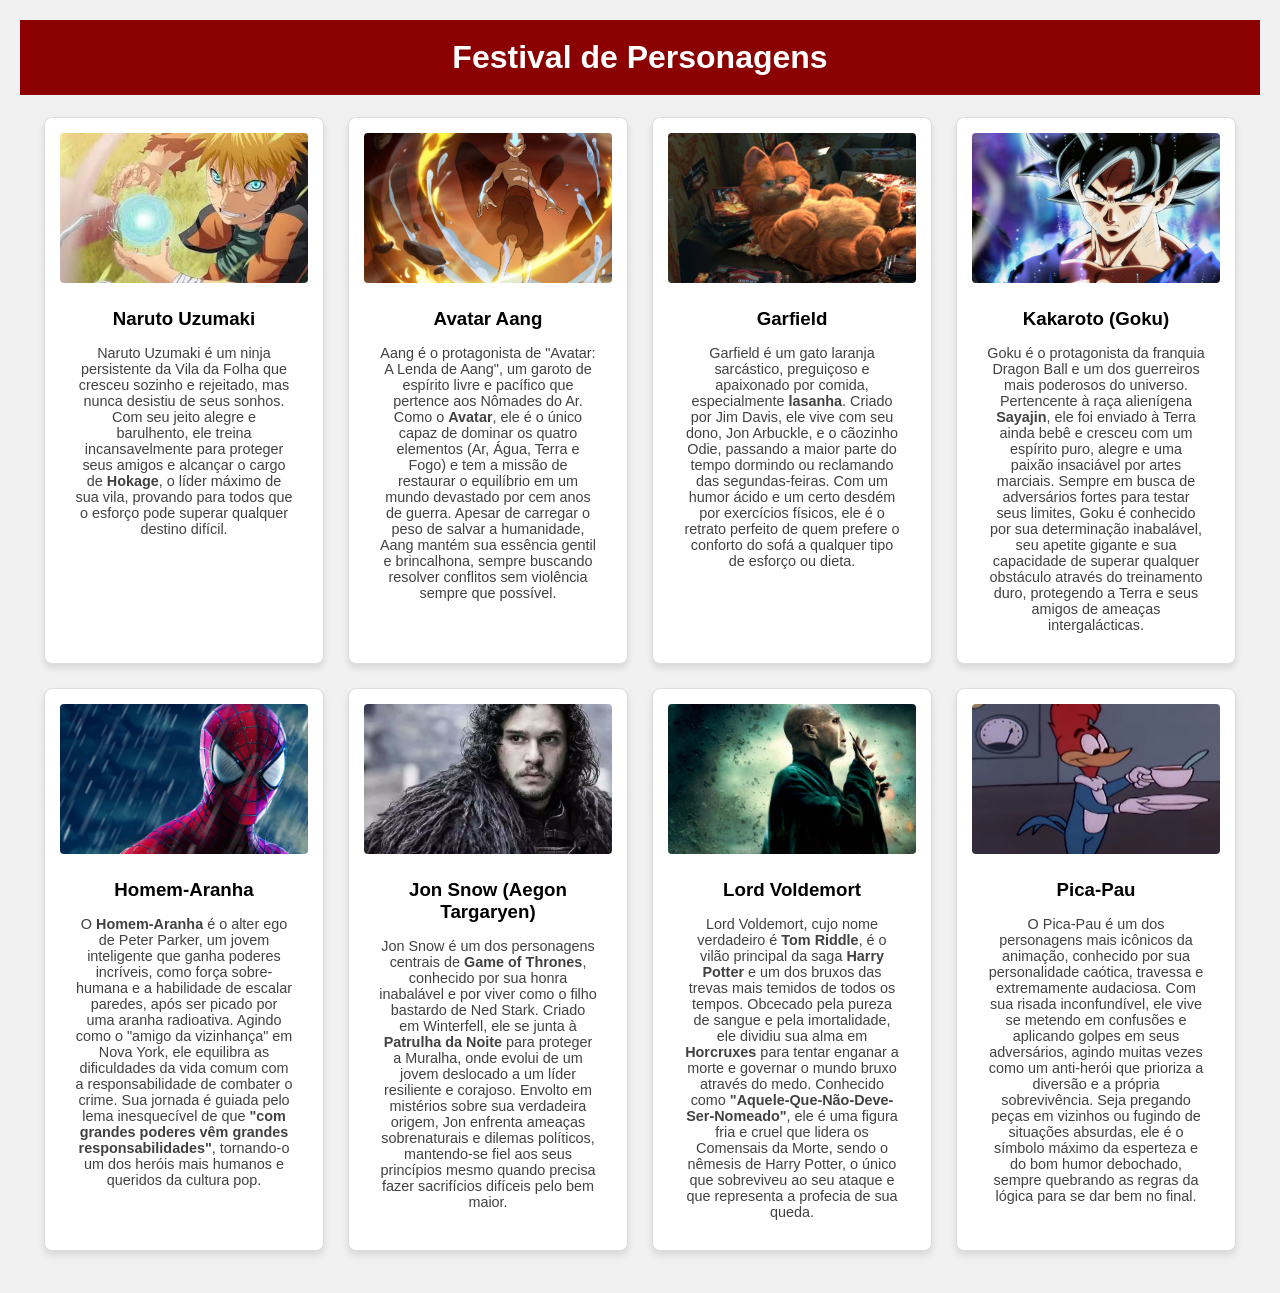
==== Festival_Personagens/index.html @ 51e8abb2 "Add files via upload" ====
<!DOCTYPE html>
<html lang="pt-br">
<head>
    <meta charset="UTF-8">
    <meta name="viewport" content="width=device-width, initial-scale=1.0">
    <title>Festival de Personagens</title>
    <link rel="stylesheet" href="./style.css">
</head>
<body>
    <header>
        <h1>Festival de Personagens</h1>
    </header>
    <main class="container">
        <div class="card">
            <div class="moldura-img">
                <img src="./imagens/Naruto.jpeg" alt="Imagem 1 Naruto">
            </div>
            <div class="card-content">
                <h3>Naruto Uzumaki</h3>
                <p>
                    Naruto Uzumaki é um ninja persistente da Vila da Folha que cresceu sozinho e rejeitado, mas nunca desistiu de seus sonhos.
                    Com seu jeito alegre e barulhento, ele treina incansavelmente para proteger seus amigos e alcançar o cargo de <b>Hokage</b>,
                    o líder máximo de sua vila, provando para todos que o esforço pode superar qualquer destino difícil.
                </p>
            </div>
        </div>

       <div class="card">
            <div class="moldura-img">
                <img src="./imagens/Avatar Aang.jpeg" alt="imagem 2 Avatar Aang">
            </div>
            <div class="card-content">
                <h3>Avatar Aang</h3>
                <p>
                    Aang é o protagonista de "Avatar: A Lenda de Aang", um garoto de espírito livre e pacífico que pertence aos Nômades do Ar.
                    Como o <b>Avatar</b>, ele é o único capaz de dominar os quatro elementos (Ar, Água, Terra e Fogo) e tem a missão de restaurar o equilíbrio em um mundo devastado por cem anos de guerra.
                    Apesar de carregar o peso de salvar a humanidade, Aang mantém sua essência gentil e brincalhona, sempre buscando resolver conflitos sem violência sempre que possível.
                </p>
            </div>
        </div>

        <div class="card">
            <div class="moldura-img">
                <img src="./imagens/Gato Garfield.jpeg" alt="imagem 3 Garfield">
            </div>
            <div class="card-content">
                <h3>Garfield</h3>
                <p>
                    Garfield é um gato laranja sarcástico, preguiçoso e apaixonado por comida, especialmente <b>lasanha</b>.
                    Criado por Jim Davis, ele vive com seu dono, Jon Arbuckle, e o cãozinho Odie, passando a maior parte do tempo dormindo ou reclamando das segundas-feiras.
                    Com um humor ácido e um certo desdém por exercícios físicos, ele é o retrato perfeito de quem prefere o conforto do sofá a qualquer tipo de esforço ou dieta.
                </p>
            </div>
        </div>

        <div class="card">
            <div class="moldura-img">
                <img src="./imagens/Goku.jpeg" alt="imagem 4 Goku">
            </div>
            <div class="card-content">
                <h3>Kakaroto (Goku)</h3>
                <p>
                    Goku é o protagonista da franquia Dragon Ball e um dos guerreiros mais poderosos do universo.
                    Pertencente à raça alienígena <b>Sayajin</b>, ele foi enviado à Terra ainda bebê e cresceu com um espírito puro, alegre e uma paixão insaciável por artes marciais.
                    Sempre em busca de adversários fortes para testar seus limites, Goku é conhecido por sua determinação inabalável, seu apetite gigante e sua capacidade de superar qualquer obstáculo através do treinamento duro,
                    protegendo a Terra e seus amigos de ameaças intergalácticas.
                </p>
            </div>
        </div>

        <div class="card">
            <div class="moldura-img">
                <img src="./imagens/Homem Aranha.jpeg" alt="imagem 5 Homem-Aranha">
            </div>
            <div class="card-content">
                <h3>Homem-Aranha</h3>
                <p>
                    O <b>Homem-Aranha</b> é o alter ego de Peter Parker, um jovem inteligente que ganha poderes incríveis, como força sobre-humana e a habilidade de escalar paredes, após ser picado por uma aranha radioativa.
                    Agindo como o "amigo da vizinhança" em Nova York, ele equilibra as dificuldades da vida comum com a responsabilidade de combater o crime.
                    Sua jornada é guiada pelo lema inesquecível de que <b>"com grandes poderes vêm grandes responsabilidades"</b>, tornando-o um dos heróis mais humanos e queridos da cultura pop.
                </p>
            </div>
        </div>

        <div class="card">
            <div class="moldura-img">
                <img src="./imagens/Jon Snow GoT.jpeg" alt="imagem 6 Jon Snow">
            </div>
            <div class="card-content">
                <h3>Jon Snow (Aegon Targaryen)</h3>
                <p>
                    Jon Snow é um dos personagens centrais de <b>Game of Thrones</b>, conhecido por sua honra inabalável e por viver como o filho bastardo de Ned Stark.
                    Criado em Winterfell, ele se junta à <b>Patrulha da Noite</b> para proteger a Muralha, onde evolui de um jovem deslocado a um líder resiliente e corajoso.
                    Envolto em mistérios sobre sua verdadeira origem, Jon enfrenta ameaças sobrenaturais e dilemas políticos, mantendo-se fiel aos seus princípios mesmo quando precisa fazer sacrifícios difíceis pelo bem maior.
                </p>
            </div>
        </div>

        <div class="card">
            <div class="moldura-img">
                <img src="./imagens/Lord Voldemort.jpeg" alt="imagem 7 Lord Voldemort">
            </div>
            <div class="card-content">
                <h3>Lord Voldemort</h3>
                <p>
                    Lord Voldemort, cujo nome verdadeiro é <b>Tom Riddle</b>, é o vilão principal da saga <b>Harry Potter</b> e um dos bruxos das trevas mais temidos de todos os tempos.
                    Obcecado pela pureza de sangue e pela imortalidade, ele dividiu sua alma em <b>Horcruxes</b> para tentar enganar a morte e governar o mundo bruxo através do medo.
                    Conhecido como <b>"Aquele-Que-Não-Deve-Ser-Nomeado"</b>, ele é uma figura fria e cruel que lidera os Comensais da Morte, sendo o nêmesis de Harry Potter, o único que sobreviveu ao seu ataque e que representa a profecia de sua queda.
                </p>
            </div>
        </div>

        <div class="card">
            <div class="moldura-img">
                <img src="./imagens/Pica-Pau.jpeg" alt="imagem 8 Pica-Pau">
            </div>
            <div class="card-content">
                <h3>Pica-Pau</h3>
                <p>
                    O Pica-Pau é um dos personagens mais icônicos da animação, conhecido por sua personalidade caótica, travessa e extremamente audaciosa.
                    Com sua risada inconfundível, ele vive se metendo em confusões e aplicando golpes em seus adversários, agindo muitas vezes como um anti-herói que prioriza a diversão e a própria sobrevivência.
                    Seja pregando peças em vizinhos ou fugindo de situações absurdas, ele é o símbolo máximo da esperteza e do bom humor debochado, sempre quebrando as regras da lógica para se dar bem no final.
                </p>
            </div>
        </div>
    </main>
</body>
</html>
---- Festival_Personagens/style.css ----
* {
    box-sizing: border-box;
    margin: 0;
    padding: 0;
    font-family: sans-serif;
  }

body{
    background-color: #f0f0f0;
    padding: 20px;
    flex-grow: 1;
  }

header{
    height: 75px;
    display: flex;
    justify-content: center;
    align-items: center;
    background-color: darkred;
}

h1{
    color: white;
}

.container{
    display: flex;
    flex-direction: row;
    flex-wrap: wrap; 
    justify-content: center;
    align-items: stretch;
    gap: 20px; 
    padding: 20px;
  }

.card{
    margin: 2px;
    flex: 1 1 300px;
    background-color: white;
    border: 1px solid #ddd;
    border-radius: 8px;
    max-width: 280px;
    padding: 15px;
    text-align: center;
    box-shadow: 0 4px 6px rgba(0,0,0,0.1);
    display: flex;
    flex-direction: column; 
    align-items: center;
    overflow: hidden;  
    gap: 10px;
    transition: box-shadow 0.3s ease, transform 0.3s ease;
  }

.card:hover{
    transform: translateY(-5px);
    box-shadow: 0 10px 20px rgba(0,0,0.2);
}

.moldura-img{
    max-width: 100%;
    max-height: 150px;
    overflow: hidden;
    background-color: #eee;
    border: 1, solid;
    border-radius: 4px;
}

.moldura-img img{
    width: 300px;
    height: 150px;
    flex-shrink: 0;
    object-fit: cover;
    display: block;
    transition: transform 0.3s ease;
}

.card:hover img{
    transform: scale(1.1);
}
.card-content{
    padding: 15px;
    display: flex;
    flex-direction: column;
    flex-grow: 1;
}
.card h3{
    padding: 0 0 15px 0;
    color: black;
}

.card p{
    font-size: 0.9rem;
    color: #414141;
}
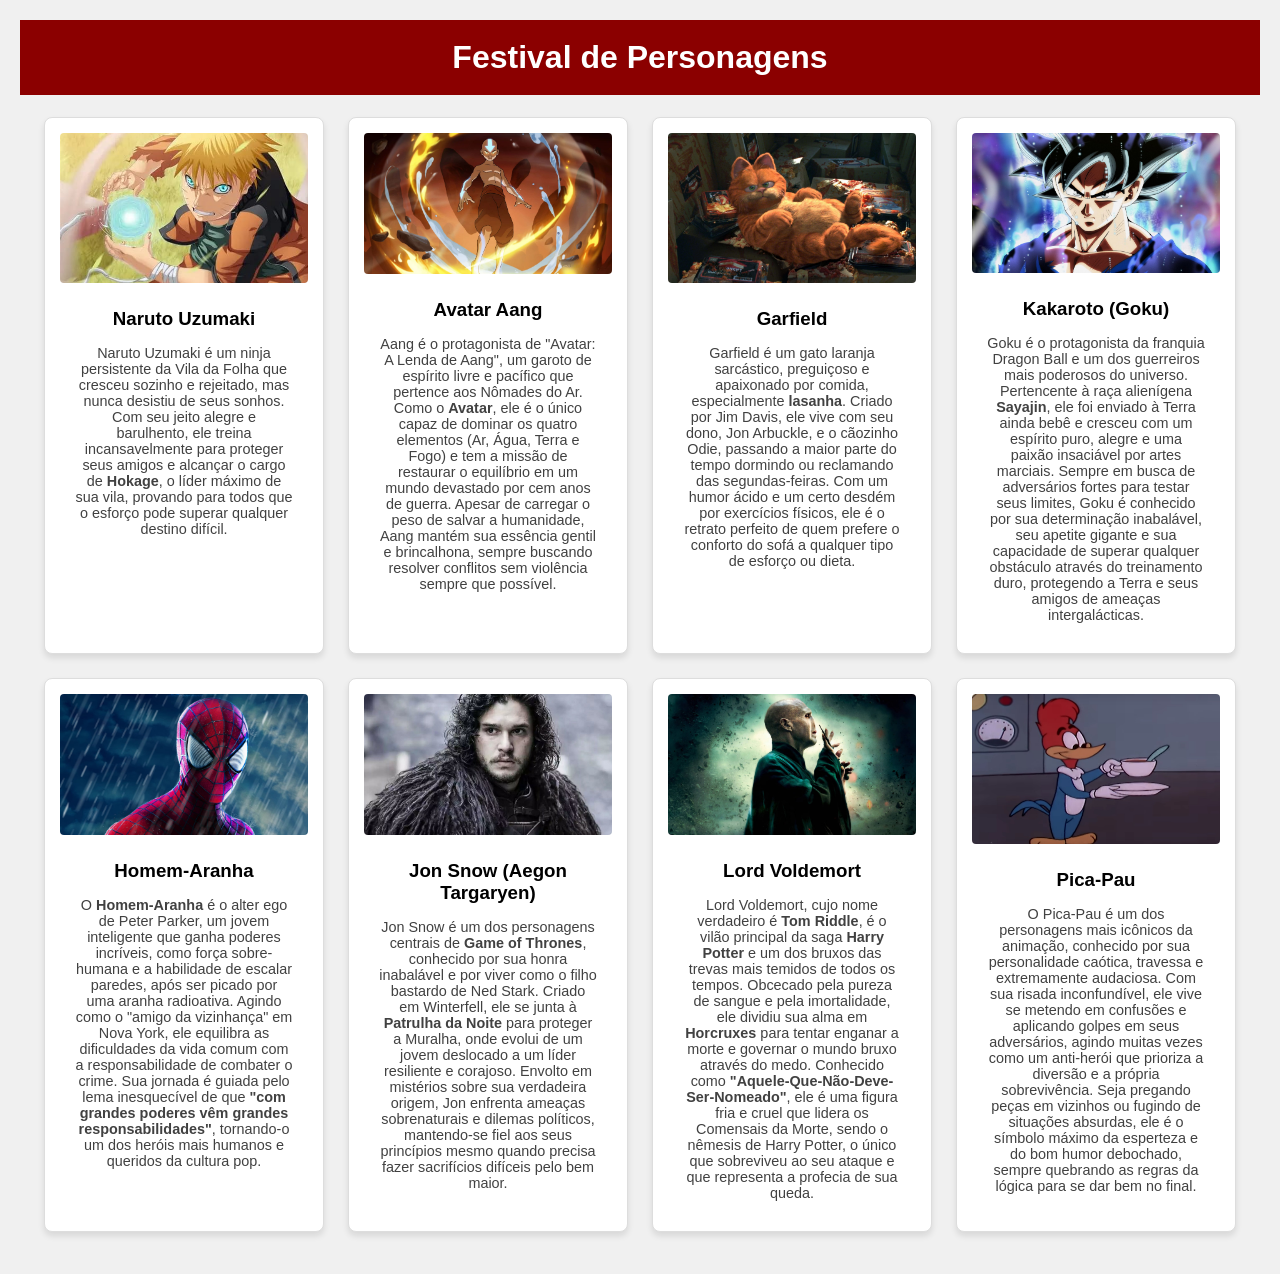
==== commit 616200c1: "Update index.html" ====
--- a/Festival_Personagens/index.html
+++ b/Festival_Personagens/index.html
@@ -13,7 +13,7 @@
     <main class="container">
         <div class="card">
             <div class="moldura-img">
-                <img src="./imagens/Naruto.jpeg" alt="Imagem 1 Naruto">
+                <img src="./imagens/Naruto.jpeg" alt="Naruto">
             </div>
             <div class="card-content">
                 <h3>Naruto Uzumaki</h3>
@@ -27,7 +27,7 @@
 
        <div class="card">
             <div class="moldura-img">
-                <img src="./imagens/Avatar Aang.jpeg" alt="imagem 2 Avatar Aang">
+                <img src="./imagens/Avatar Aang.jpeg" alt="Avatar Aang">
             </div>
             <div class="card-content">
                 <h3>Avatar Aang</h3>
@@ -41,7 +41,7 @@
 
         <div class="card">
             <div class="moldura-img">
-                <img src="./imagens/Gato Garfield.jpeg" alt="imagem 3 Garfield">
+                <img src="./imagens/Gato Garfield.jpeg" alt="Garfield">
             </div>
             <div class="card-content">
                 <h3>Garfield</h3>
@@ -55,7 +55,7 @@
 
         <div class="card">
             <div class="moldura-img">
-                <img src="./imagens/Goku.jpeg" alt="imagem 4 Goku">
+                <img src="./imagens/Goku.jpeg" alt="Goku">
             </div>
             <div class="card-content">
                 <h3>Kakaroto (Goku)</h3>
@@ -70,7 +70,7 @@
 
         <div class="card">
             <div class="moldura-img">
-                <img src="./imagens/Homem Aranha.jpeg" alt="imagem 5 Homem-Aranha">
+                <img src="./imagens/Homem Aranha.jpeg" alt="Homem-Aranha">
             </div>
             <div class="card-content">
                 <h3>Homem-Aranha</h3>
@@ -84,7 +84,7 @@
 
         <div class="card">
             <div class="moldura-img">
-                <img src="./imagens/Jon Snow GoT.jpeg" alt="imagem 6 Jon Snow">
+                <img src="./imagens/Jon Snow GoT.jpeg" alt="Jon Snow">
             </div>
             <div class="card-content">
                 <h3>Jon Snow (Aegon Targaryen)</h3>
@@ -98,7 +98,7 @@
 
         <div class="card">
             <div class="moldura-img">
-                <img src="./imagens/Lord Voldemort.jpeg" alt="imagem 7 Lord Voldemort">
+                <img src="./imagens/Lord Voldemort.jpeg" alt="Lord Voldemort">
             </div>
             <div class="card-content">
                 <h3>Lord Voldemort</h3>
@@ -112,7 +112,7 @@
 
         <div class="card">
             <div class="moldura-img">
-                <img src="./imagens/Pica-Pau.jpeg" alt="imagem 8 Pica-Pau">
+                <img src="./imagens/Pica-Pau.jpeg" alt="Pica-Pau">
             </div>
             <div class="card-content">
                 <h3>Pica-Pau</h3>
@@ -125,4 +125,4 @@
         </div>
     </main>
 </body>
-</html>+</html>
--- a/Festival_Personagens/style.css
+++ b/Festival_Personagens/style.css
@@ -35,7 +35,7 @@
 
 .card{
     margin: 2px;
-    flex: 1 1 300px;
+    flex: 1 1 280px;
     background-color: white;
     border: 1px solid #ddd;
     border-radius: 8px;
@@ -61,13 +61,13 @@
     max-height: 150px;
     overflow: hidden;
     background-color: #eee;
-    border: 1, solid;
+    border: none;
     border-radius: 4px;
 }
 
 .moldura-img img{
-    width: 300px;
-    height: 150px;
+    width: 250px;
+    height: 100%;
     flex-shrink: 0;
     object-fit: cover;
     display: block;
@@ -91,4 +91,4 @@
 .card p{
     font-size: 0.9rem;
     color: #414141;
-}+}
